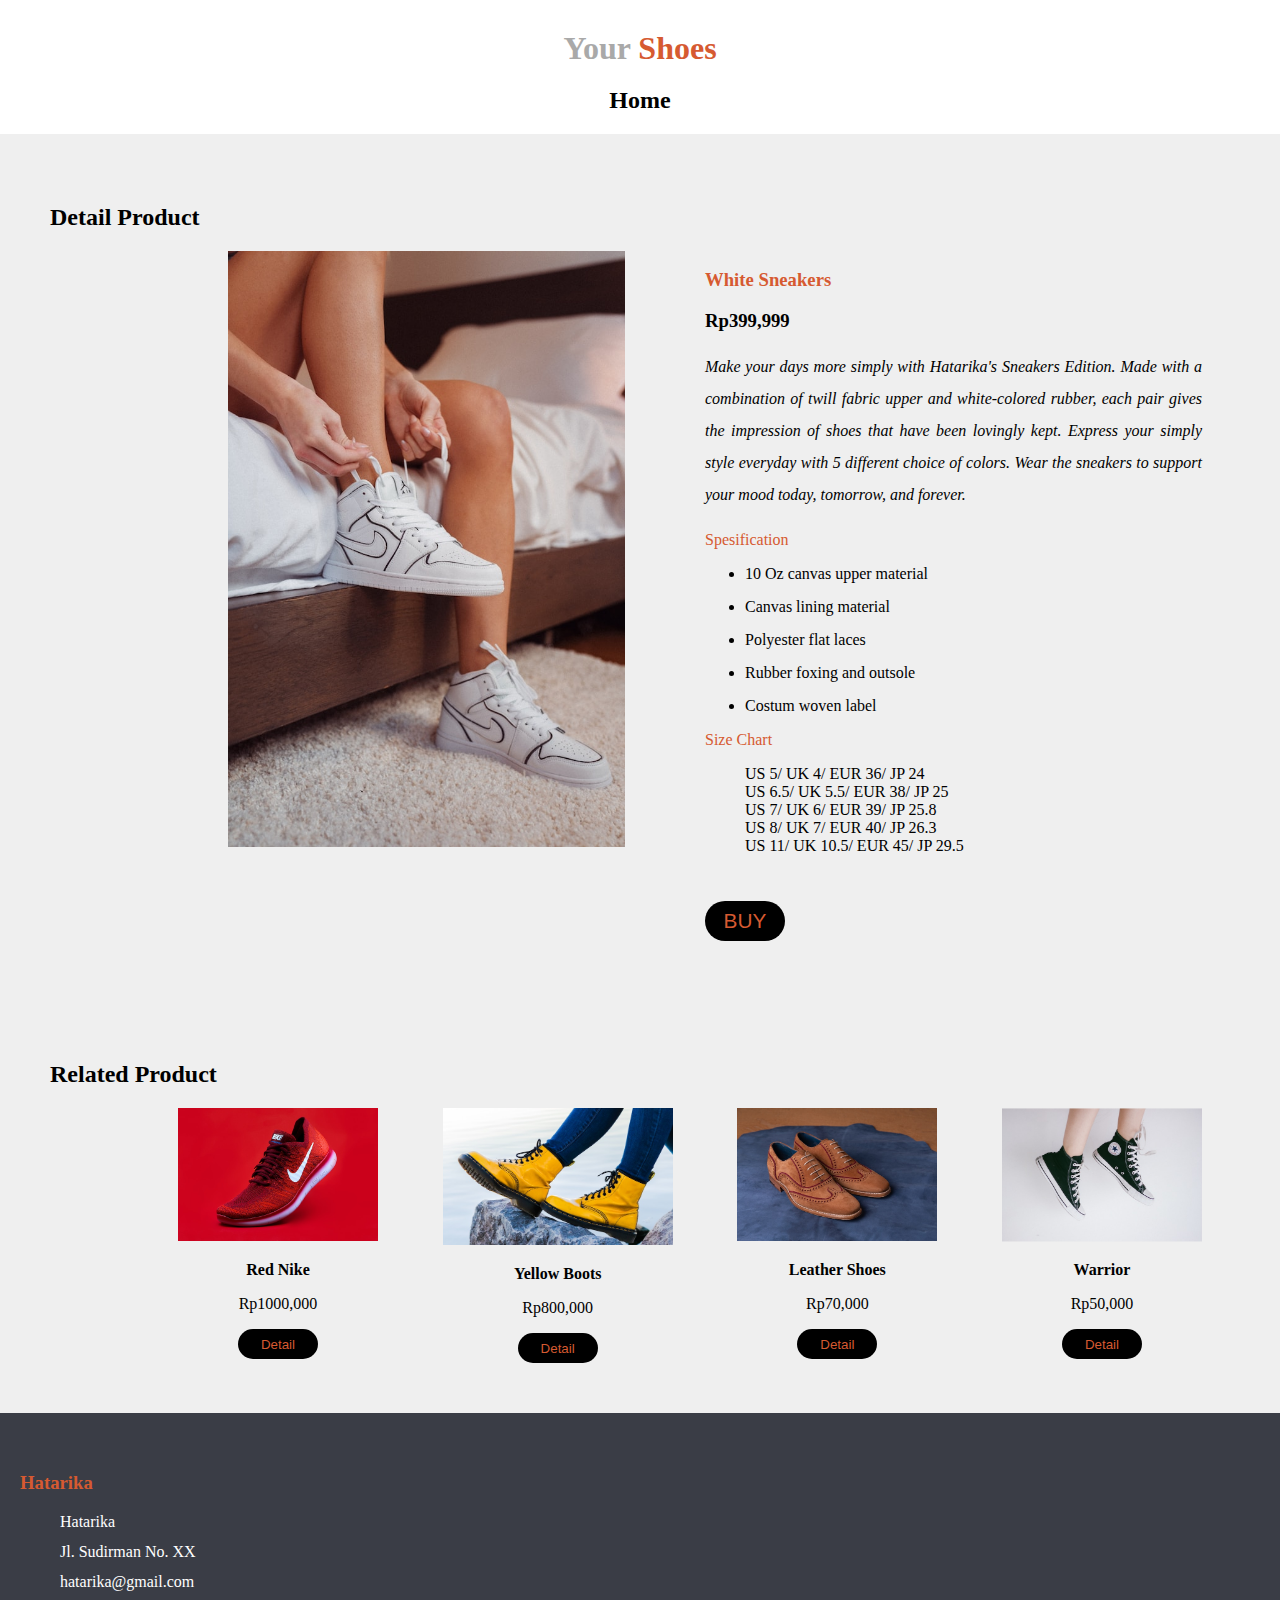
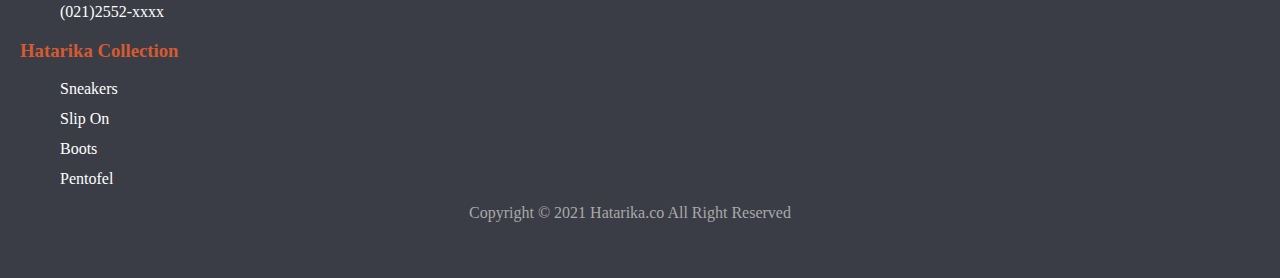
==== detail.html @ 5047357c "finalexam2" ====
<!DOCTYPE html>
<html lang="en">
  <head>
    <meta charset="UTF-8" />
    <meta name="viewport" content="width=device-width, initial-scale=1.0" />
    <title>Hatarika - Detail Product</title>
    <style>
      body {
        margin: 0;
        padding: 0;
      }
    </style>
  </head>
  <body>
    <header style="background-color: white">
      <div style="height: fit-content; width: 100%; text-align: center; margin-top: 0">
        <h1 style="margin: 0; padding-top: 30px"><span style="color: darkgrey">Your</span><span style="color: #d65a31"> Shoes</span></h1>
        <h2><a href="index.html" style="text-decoration: none; color: black">Home</a></h2>
      </div>
    </header>
    <main style="background-color: #efefef; width: 100%; padding: 50px">
      <h2 style="margin-bottom: 20px">Detail Product</h2>
      <div style="display: flex; justify-content: space-around; width: 80%; margin: auto">
        <div style="width: 50%; text-align: center">
          <img src="aset/images/whitesneakers2.png" alt="white sneakers" style="width: 80%" />
        </div>
        <div style="width: 50%; margin-left: 30px">
          <h3 style="color: #d65a31">White Sneakers</h3>
          <h3>Rp399,999</h3>
          <p style="text-align: justify; margin-bottom: 20px; line-height: 2; font-style: italic">
            Make your days more simply with Hatarika's Sneakers Edition. Made with a combination of twill fabric upper and white-colored rubber, each pair gives the impression of shoes that have been lovingly kept. Express your simply style
            everyday with 5 different choice of colors. Wear the sneakers to support your mood today, tomorrow, and forever.
          </p>
          <p style="color: #d65a31; font-size: 16px">Spesification</p>
          <ul>
            <li style="margin-bottom: 15px">10 Oz canvas upper material</li>
            <li style="margin-bottom: 15px">Canvas lining material</li>
            <li style="margin-bottom: 15px">Polyester flat laces</li>
            <li style="margin-bottom: 15px">Rubber foxing and outsole</li>
            <li style="margin-bottom: 15px">Costum woven label</li>
          </ul>
          <p style="color: #d65a31; font-size: 16px">Size Chart</p>
          <ul type="none">
            <li>US 5/ UK 4/ EUR 36/ JP 24</li>
            <li>US 6.5/ UK 5.5/ EUR 38/ JP 25</li>
            <li>US 7/ UK 6/ EUR 39/ JP 25.8</li>
            <li>US 8/ UK 7/ EUR 40/ JP 26.3</li>
            <li>US 11/ UK 10.5/ EUR 45/ JP 29.5</li>
          </ul>
          <button style="width: 80px; height: 40px; background-color: black; color: #d65a31; border: none; border-radius: 20px; margin-top: 30px; font-size: 1.3rem; cursor: pointer">BUY</button>
        </div>
      </div>
    </main>
    <div style="background-color: #efefef; width: 100%; padding: 50px">
      <h2 style="margin-bottom: 20px">Related Product</h2>
      <div style="display: flex; width: 80%; margin: auto; justify-content: space-between">
        <div style="text-align: center">
          <img src="aset/images/rednike.jpg" alt="Red Nike" width="200" />
          <p><b>Red Nike</b></p>
          <p>Rp1000,000</p>
          <button style="width: 80px; height: 30px; background-color: black; color: #d65a31; border: none; border-radius: 20px; cursor: pointer">Detail</button>
        </div>
        <div style="text-align: center">
          <img src="aset/images/yellowshoes.jpg" alt="yellow boots" width="230" />
          <p><b>Yellow Boots</b></p>
          <p>Rp800,000</p>
          <button style="width: 80px; height: 30px; background-color: black; color: #d65a31; border: none; border-radius: 20px; cursor: pointer">Detail</button>
        </div>
        <div style="text-align: center">
          <img src="aset/images/leather(1).jpg" alt="leather" width="200" />
          <p><b>Leather Shoes</b></p>
          <p>Rp70,000</p>
          <button style="width: 80px; height: 30px; background-color: black; color: #d65a31; border: none; border-radius: 20px; cursor: pointer">Detail</button>
        </div>
        <div style="text-align: center">
          <img src="aset/images/warior.jpg" alt="Warior" width="200" style="transform: rotate(180deg)" />
          <p><b>Warrior</b></p>
          <p>Rp50,000</p>
          <button style="width: 80px; height: 30px; background-color: black; color: #d65a31; border: none; border-radius: 20px; cursor: pointer">Detail</button>
        </div>
      </div>
    </div>
    <footer style="background-color: #3a3d46; height: fit-content; padding: 40px 40px 40px 20px">
      <h3 style="color: #d65a31">Hatarika</h3>
      <ul type="none" style="color: white">
        <li style="margin-top: 12px">Hatarika</li>
        <li style="margin-top: 12px">Jl. Sudirman No. XX</li>
        <li style="margin-top: 12px">hatarika@gmail.com</li>
        <li style="margin-top: 12px">(021)2552-xxxx</li>
      </ul>
      <h3 style="color: #d65a31">Hatarika Collection</h3>
      <ul type="none" style="color: white">
        <li style="margin-top: 12px; cursor: pointer">Sneakers</li>
        <li style="margin-top: 12px; cursor: pointer">Slip On</li>
        <li style="margin-top: 12px; cursor: pointer">Boots</li>
        <li style="margin-top: 12px; cursor: pointer">Pentofel</li>
      </ul>
      <p style="text-align: center; color: darkgrey">Copyright &#169; 2021 Hatarika.co All Right Reserved</p>
    </footer>
  </body>
</html>
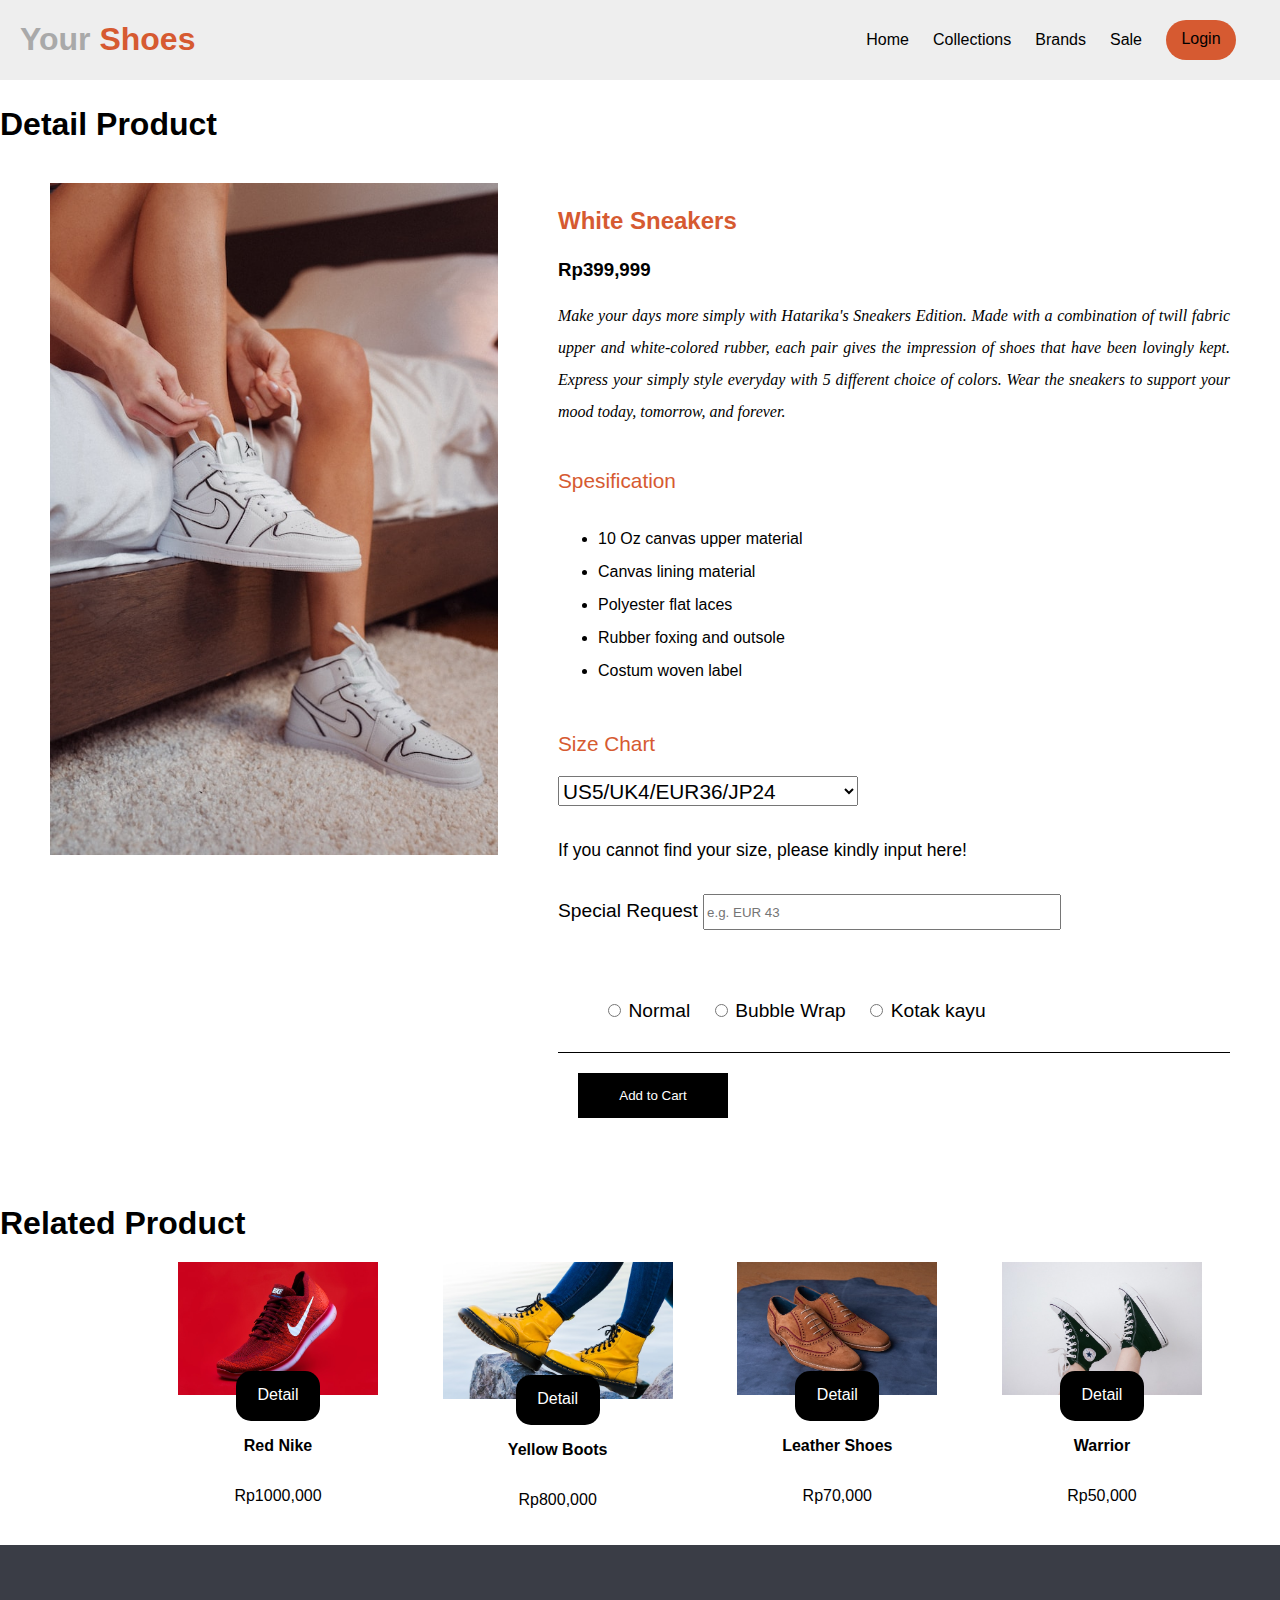
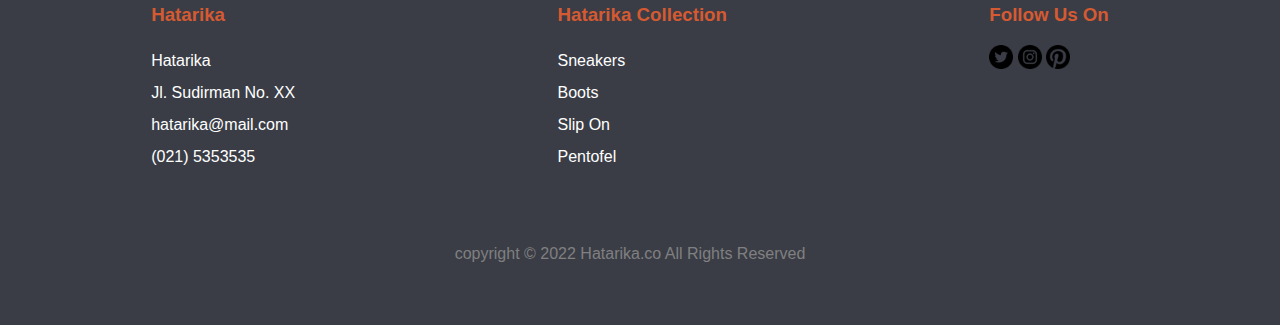
==== commit d7433ce6: "fixing footer" ====
--- a/detail.html
+++ b/detail.html
@@ -3,99 +3,147 @@
   <head>
     <meta charset="UTF-8" />
     <meta name="viewport" content="width=device-width, initial-scale=1.0" />
+    <link rel="stylesheet" href="aset/style/detail.css" />
     <title>Hatarika - Detail Product</title>
-    <style>
-      body {
-        margin: 0;
-        padding: 0;
-      }
-    </style>
   </head>
   <body>
-    <header style="background-color: white">
-      <div style="height: fit-content; width: 100%; text-align: center; margin-top: 0">
-        <h1 style="margin: 0; padding-top: 30px"><span style="color: darkgrey">Your</span><span style="color: #d65a31"> Shoes</span></h1>
-        <h2><a href="index.html" style="text-decoration: none; color: black">Home</a></h2>
+    <header>
+      <div class="logo">
+        <h1>Your <span>Shoes</span></h1>
+      </div>
+      <div class="navbar">
+        <ul class="nav-list">
+          <li class="nav-menu"><a class="nav-link" href="index.html">Home</a></li>
+          <li class="nav-menu dr-container">
+            <a class="nav-link" href="#">Collections</a>
+            <ul class="dropdown">
+              <li><a href="#">Sneakers</a></li>
+              <li><a href="#">Slip On</a></li>
+              <li><a href="#">Boots</a></li>
+              <li><a href="#">Pentofel</a></li>
+            </ul>
+          </li>
+          <li class="nav-menu dr-container">
+            <a class="nav-link" href="#">Brands</a>
+            <ul class="dropdown">
+              <li><a href="#">Sneakers</a></li>
+              <li><a href="#">Slip On</a></li>
+              <li><a href="#">Boots</a></li>
+              <li><a href="#">Pentofel</a></li>
+            </ul>
+          </li>
+          <li class="nav-menu"><a class="nav-link" href="#">Sale</a></li>
+          <li class="nav-menu"><a class="nav-link login" href="#">Login</a></li>
+        </ul>
       </div>
     </header>
-    <main style="background-color: #efefef; width: 100%; padding: 50px">
-      <h2 style="margin-bottom: 20px">Detail Product</h2>
-      <div style="display: flex; justify-content: space-around; width: 80%; margin: auto">
-        <div style="width: 50%; text-align: center">
-          <img src="aset/images/whitesneakers2.png" alt="white sneakers" style="width: 80%" />
+    <main>
+      <h2>Detail Product</h2>
+      <div class="product-wrapper">
+        <div class="product-img">
+          <img src="aset/images/whitesneakers2.png" alt="white sneakers" />
         </div>
-        <div style="width: 50%; margin-left: 30px">
-          <h3 style="color: #d65a31">White Sneakers</h3>
-          <h3>Rp399,999</h3>
-          <p style="text-align: justify; margin-bottom: 20px; line-height: 2; font-style: italic">
-            Make your days more simply with Hatarika's Sneakers Edition. Made with a combination of twill fabric upper and white-colored rubber, each pair gives the impression of shoes that have been lovingly kept. Express your simply style
-            everyday with 5 different choice of colors. Wear the sneakers to support your mood today, tomorrow, and forever.
-          </p>
-          <p style="color: #d65a31; font-size: 16px">Spesification</p>
-          <ul>
-            <li style="margin-bottom: 15px">10 Oz canvas upper material</li>
-            <li style="margin-bottom: 15px">Canvas lining material</li>
-            <li style="margin-bottom: 15px">Polyester flat laces</li>
-            <li style="margin-bottom: 15px">Rubber foxing and outsole</li>
-            <li style="margin-bottom: 15px">Costum woven label</li>
-          </ul>
-          <p style="color: #d65a31; font-size: 16px">Size Chart</p>
-          <ul type="none">
-            <li>US 5/ UK 4/ EUR 36/ JP 24</li>
-            <li>US 6.5/ UK 5.5/ EUR 38/ JP 25</li>
-            <li>US 7/ UK 6/ EUR 39/ JP 25.8</li>
-            <li>US 8/ UK 7/ EUR 40/ JP 26.3</li>
-            <li>US 11/ UK 10.5/ EUR 45/ JP 29.5</li>
-          </ul>
-          <button style="width: 80px; height: 40px; background-color: black; color: #d65a31; border: none; border-radius: 20px; margin-top: 30px; font-size: 1.3rem; cursor: pointer">BUY</button>
+        <div class="product-desc">
+          <div class="product-text">
+            <h3>White Sneakers</h3>
+            <h3>Rp399,999</h3>
+            <p>
+              Make your days more simply with Hatarika's Sneakers Edition. Made with a combination of twill fabric upper and white-colored rubber, each pair gives the impression of shoes that have been lovingly kept. Express your simply
+              style everyday with 5 different choice of colors. Wear the sneakers to support your mood today, tomorrow, and forever.
+            </p>
+          </div>
+          <div class="spek">
+            <p>Spesification</p>
+            <ul>
+              <li style="margin-bottom: 15px">10 Oz canvas upper material</li>
+              <li style="margin-bottom: 15px">Canvas lining material</li>
+              <li style="margin-bottom: 15px">Polyester flat laces</li>
+              <li style="margin-bottom: 15px">Rubber foxing and outsole</li>
+              <li style="margin-bottom: 15px">Costum woven label</li>
+            </ul>
+          </div>
+          <div class="size">
+            <p>Size Chart</p>
+            <select name="size" id="size">
+              <option value="">US5/UK4/EUR36/JP24</option>
+              <option value="">US6.5/UK5.5/EUR38/JP25</option>
+              <option value="">US7/UK6/EUR39/JP25.8</option>
+              <option value="">US8/UK7/EUR40/JP26</option>
+              <option value="">US11/UK10.5/EUR45/JP29.5</option>
+            </select>
+            <p class="request">If you cannot find your size, please kindly input here!</p>
+            <form action="">
+              <label for="request">
+                Special Request
+                <input type="text" name="request" id="request" placeholder="e.g. EUR 43" />
+              </label>
+              <div class="packaging">
+                <input type="radio" id="normal" />
+                <label for="normal">Normal</label>
+                <input type="radio" id="bubble" />
+                <label for="bubble">Bubble Wrap</label>
+                <input type="radio" id="wood" />
+                <label for="wood">Kotak kayu</label>
+              </div>
+              <button type="submit" class="btn-submit">Add to Cart</button>
+            </form>
+          </div>
         </div>
       </div>
     </main>
-    <div style="background-color: #efefef; width: 100%; padding: 50px">
-      <h2 style="margin-bottom: 20px">Related Product</h2>
-      <div style="display: flex; width: 80%; margin: auto; justify-content: space-between">
-        <div style="text-align: center">
+    <div class="relate-products-wrapper">
+      <h2>Related Product</h2>
+      <div class="relate-products">
+        <div class="relate-item">
           <img src="aset/images/rednike.jpg" alt="Red Nike" width="200" />
+          <a href="#" class="btn btn-detail">Detail</a>
           <p><b>Red Nike</b></p>
           <p>Rp1000,000</p>
-          <button style="width: 80px; height: 30px; background-color: black; color: #d65a31; border: none; border-radius: 20px; cursor: pointer">Detail</button>
         </div>
-        <div style="text-align: center">
+        <div class="relate-item">
           <img src="aset/images/yellowshoes.jpg" alt="yellow boots" width="230" />
+          <a href="#" class="btn btn-detail">Detail</a>
           <p><b>Yellow Boots</b></p>
           <p>Rp800,000</p>
-          <button style="width: 80px; height: 30px; background-color: black; color: #d65a31; border: none; border-radius: 20px; cursor: pointer">Detail</button>
         </div>
-        <div style="text-align: center">
+        <div class="relate-item">
           <img src="aset/images/leather(1).jpg" alt="leather" width="200" />
+          <a href="#" class="btn btn-detail">Detail</a>
           <p><b>Leather Shoes</b></p>
           <p>Rp70,000</p>
-          <button style="width: 80px; height: 30px; background-color: black; color: #d65a31; border: none; border-radius: 20px; cursor: pointer">Detail</button>
         </div>
-        <div style="text-align: center">
-          <img src="aset/images/warior.jpg" alt="Warior" width="200" style="transform: rotate(180deg)" />
+        <div class="relate-item">
+          <img src="aset/images/warior.jpg" alt="Warior" width="200" />
+          <a href="#" class="btn btn-detail">Detail</a>
           <p><b>Warrior</b></p>
           <p>Rp50,000</p>
-          <button style="width: 80px; height: 30px; background-color: black; color: #d65a31; border: none; border-radius: 20px; cursor: pointer">Detail</button>
         </div>
       </div>
     </div>
-    <footer style="background-color: #3a3d46; height: fit-content; padding: 40px 40px 40px 20px">
-      <h3 style="color: #d65a31">Hatarika</h3>
-      <ul type="none" style="color: white">
-        <li style="margin-top: 12px">Hatarika</li>
-        <li style="margin-top: 12px">Jl. Sudirman No. XX</li>
-        <li style="margin-top: 12px">hatarika@gmail.com</li>
-        <li style="margin-top: 12px">(021)2552-xxxx</li>
-      </ul>
-      <h3 style="color: #d65a31">Hatarika Collection</h3>
-      <ul type="none" style="color: white">
-        <li style="margin-top: 12px; cursor: pointer">Sneakers</li>
-        <li style="margin-top: 12px; cursor: pointer">Slip On</li>
-        <li style="margin-top: 12px; cursor: pointer">Boots</li>
-        <li style="margin-top: 12px; cursor: pointer">Pentofel</li>
-      </ul>
-      <p style="text-align: center; color: darkgrey">Copyright &#169; 2021 Hatarika.co All Right Reserved</p>
+    <footer>
+      <div class="footer-content">
+        <h3>Hatarika</h3>
+        <a href="#">Hatarika</a>
+        <a href="#">Jl. Sudirman No. XX</a>
+        <a href="#">hatarika@mail.com</a>
+        <a href="#">(021) 5353535</a>
+      </div>
+      <div class="footer-content">
+        <h3>Hatarika Collection</h3>
+        <a class="footer-link" href="#">Sneakers</a>
+        <a class="footer-link" href="#">Boots</a>
+        <a class="footer-link" href="#">Slip On</a>
+        <a class="footer-link" href="#">Pentofel</a>
+      </div>
+      <div class="sosmed">
+        <h3>Follow Us On</h3>
+        <a href="#"><img src="aset/images/twitter.png" alt="twitter" /></a>
+        <a href="#"><img src="aset/images/instagram.png" alt="instagram" /></a>
+        <a href="#"><img src="aset/images/pinterest.png" alt="pinterest" /></a>
+      </div>
+      <div class="copyright">
+        <p>copyright &copy; 2022 Hatarika.co All Rights Reserved</p>
+      </div>
     </footer>
   </body>
 </html>
--- a/aset/style/detail.css
+++ b/aset/style/detail.css
@@ -0,0 +1,251 @@
+/* universal */
+body {
+  padding: 0;
+  margin: 0;
+  font-family: sans-serif;
+  box-sizing: border-box;
+}
+a {
+  text-decoration: none;
+}
+.btn {
+  background-color: #000;
+  color: white;
+  display: inline-block;
+  width: 84px;
+  padding: 15px 0 0 0;
+  height: 35px;
+  border-radius: 15px;
+}
+select {
+  width: 300px;
+  height: 30px;
+  font-size: 1.3rem;
+}
+label {
+  font-size: 1.2rem;
+}
+/* header start */
+header {
+  display: flex;
+  justify-content: space-between;
+  align-items: center;
+  background-color: #eee;
+  padding: 0 20px;
+}
+.logo {
+  color: darkgrey;
+}
+.logo h1 span {
+  color: #d65a31;
+}
+.navbar .nav-list {
+  display: flex;
+  list-style: none;
+  /* background-color: aqua; */
+  align-items: center;
+}
+.nav-link {
+  text-align: center;
+  text-decoration: none;
+  color: black;
+  margin-right: 24px;
+}
+.login {
+  background-color: #d65a31;
+  display: inline-block;
+  padding-top: 10px;
+  border-radius: 20px;
+  width: 70px;
+  height: 30px;
+}
+.nav-link:hover {
+  color: #d65a31;
+}
+.login:hover {
+  background-color: black;
+  color: #d65a31;
+}
+
+.dr-container:hover .dropdown {
+  display: flex;
+}
+.dropdown {
+  display: none;
+  flex-direction: column;
+  list-style: none;
+  background-color: white;
+  width: 150px;
+  position: fixed;
+  z-index: 999;
+  padding: 0;
+}
+.dropdown li {
+  line-height: 1.5;
+  padding: 16px;
+}
+.dropdown li:hover {
+  background-color: black;
+  cursor: pointer;
+}
+.dropdown li:hover a {
+  color: #d65a31;
+}
+.dropdown li a {
+  text-decoration: none;
+  color: #000;
+}
+/* header end */
+
+/* main */
+main h2 {
+  margin-bottom: 20px;
+  font-size: 2rem;
+}
+.product-wrapper {
+  display: flex;
+  padding: 20px 50px;
+  justify-content: space-between;
+  margin: auto;
+}
+.product-img {
+  width: 40%;
+}
+.product-img img {
+  width: 100%;
+  height: auto;
+  object-fit: contain;
+  margin: 0px auto;
+}
+.product-desc {
+  width: 60%;
+  display: flex;
+  flex-direction: column;
+  padding: 0 60px;
+  padding-right: 0;
+}
+
+.product-text h3:nth-child(1) {
+  color: #d65a31;
+  font-size: 1.5rem;
+}
+.product-text p {
+  text-align: justify;
+  margin-bottom: 20px;
+  font-family: cursive;
+  line-height: 2;
+  font-style: italic;
+}
+.spek,
+.size {
+  display: flex;
+  flex-direction: column;
+}
+.spek p,
+.size p {
+  color: #d65a31;
+  font-size: 1.3rem;
+}
+p.request {
+  color: #000;
+  font-size: 1.1rem;
+  line-height: 3;
+}
+#request {
+  height: 30px;
+  width: 350px;
+  margin-bottom: 40px;
+}
+.btn-submit {
+  background-color: #000;
+  border-radius: 0;
+  margin: 20px;
+  color: white;
+  width: 150px;
+  height: 35px;
+  border: none;
+  padding: 15px 0 30px 0;
+}
+.btn-submit:hover {
+  background-color: #eee;
+  color: black;
+  cursor: pointer;
+}
+.packaging {
+  padding: 30px;
+  border-bottom: 1px solid black;
+}
+input[type="radio"] {
+  margin-left: 20px;
+}
+
+/* main end */
+/* related products */
+.relate-products-wrapper {
+  width: 100%;
+  padding: 20px 50px;
+}
+.relate-products-wrapper h2 {
+  margin-bottom: 20px;
+  font-size: 2rem;
+  margin-left: -50px;
+}
+.relate-products {
+  display: flex;
+  width: 80%;
+  margin: auto;
+  justify-content: space-between;
+}
+.relate-item {
+  display: flex;
+  flex-direction: column;
+  align-items: center;
+  text-align: center;
+}
+.btn-detail {
+  margin-top: -24px;
+}
+.btn-detail:hover {
+  background-color: white;
+  color: #d65a31;
+  cursor: pointer;
+}
+/* related products end */
+/* footer */
+footer {
+  background-color: #3a3d46;
+  height: 300px;
+  display: flex;
+  background-image: url("https://i.ibb.co/DKXGrBP/bg.png");
+  background-repeat: repeat-y;
+  background-size: 80px;
+  justify-content: space-around;
+  padding: 40px 40px 40px 20px;
+  flex-wrap: wrap;
+}
+.copyright {
+  width: 100%;
+  text-align: center;
+}
+.footer-content h3 {
+  color: #d65a31;
+}
+.footer-content a {
+  display: block;
+  color: white;
+  line-height: 2;
+}
+.footer-link:hover {
+  color: #d65a31;
+}
+.sosmed h3 {
+  color: #d65a31;
+}
+.sosmed img {
+  width: 24px;
+}
+.copyright {
+  margin-top: 50px;
+  color: grey;
+}
+/* footer end */
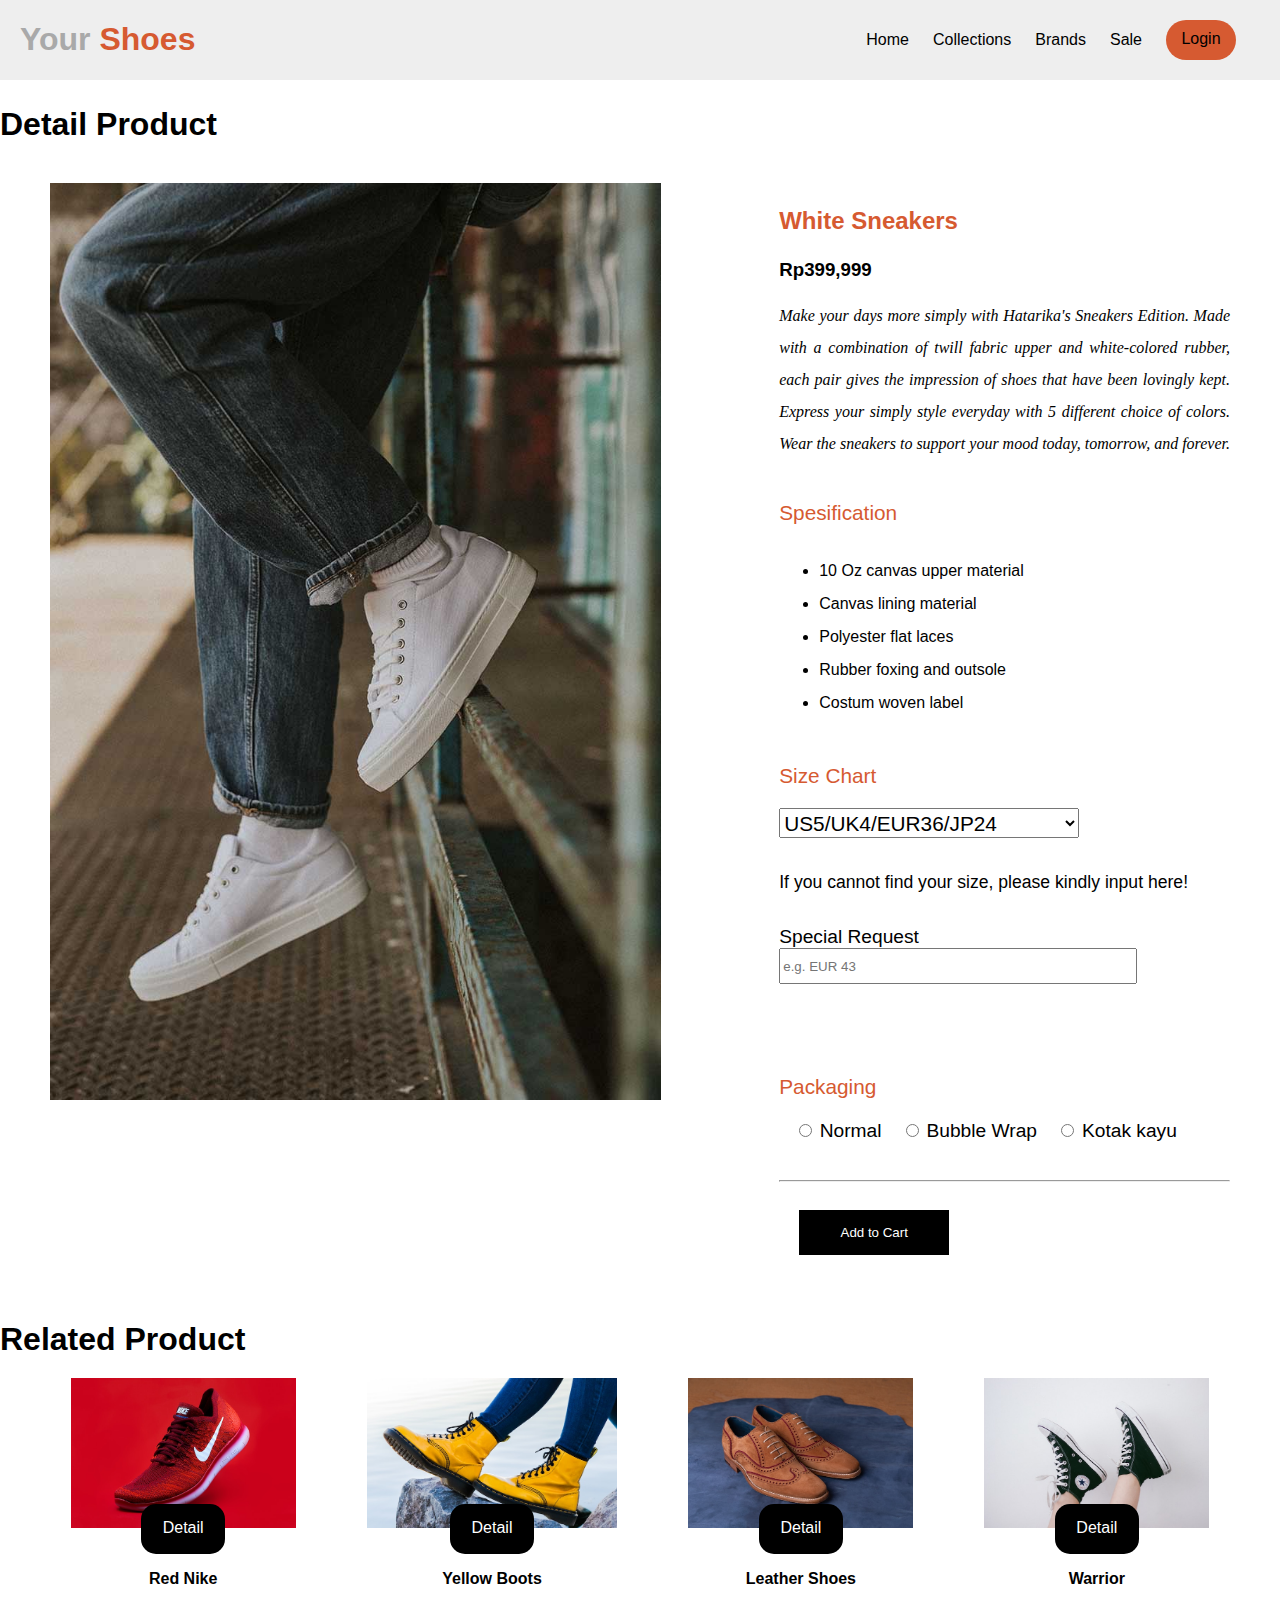
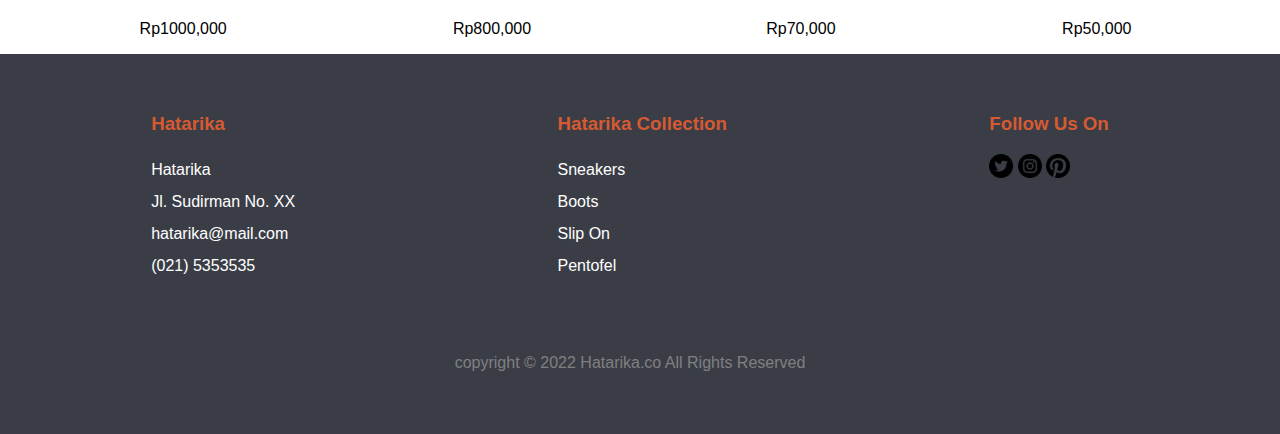
==== commit 99700e8e: "fixing object-fit" ====
--- a/detail.html
+++ b/detail.html
@@ -26,10 +26,9 @@
           <li class="nav-menu dr-container">
             <a class="nav-link" href="#">Brands</a>
             <ul class="dropdown">
-              <li><a href="#">Sneakers</a></li>
-              <li><a href="#">Slip On</a></li>
-              <li><a href="#">Boots</a></li>
-              <li><a href="#">Pentofel</a></li>
+              <li><a href="#">Adidas</a></li>
+              <li><a href="#">Nike</a></li>
+              <li><a href="#">Converse</a></li>
             </ul>
           </li>
           <li class="nav-menu"><a class="nav-link" href="#">Sale</a></li>
@@ -41,7 +40,7 @@
       <h2>Detail Product</h2>
       <div class="product-wrapper">
         <div class="product-img">
-          <img src="aset/images/whitesneakers2.png" alt="white sneakers" />
+          <img src="aset/images/white-sneakers.jpg" alt="white sneakers" />
         </div>
         <div class="product-desc">
           <div class="product-text">
@@ -63,28 +62,30 @@
             </ul>
           </div>
           <div class="size">
-            <p>Size Chart</p>
-            <select name="size" id="size">
-              <option value="">US5/UK4/EUR36/JP24</option>
-              <option value="">US6.5/UK5.5/EUR38/JP25</option>
-              <option value="">US7/UK6/EUR39/JP25.8</option>
-              <option value="">US8/UK7/EUR40/JP26</option>
-              <option value="">US11/UK10.5/EUR45/JP29.5</option>
-            </select>
-            <p class="request">If you cannot find your size, please kindly input here!</p>
             <form action="">
+              <p>Size Chart</p>
+              <select name="size" id="size">
+                <option value="">US5/UK4/EUR36/JP24</option>
+                <option value="">US6.5/UK5.5/EUR38/JP25</option>
+                <option value="">US7/UK6/EUR39/JP25.8</option>
+                <option value="">US8/UK7/EUR40/JP26</option>
+                <option value="">US11/UK10.5/EUR45/JP29.5</option>
+              </select>
+              <p class="request">If you cannot find your size, please kindly input here!</p>
               <label for="request">
                 Special Request
                 <input type="text" name="request" id="request" placeholder="e.g. EUR 43" />
               </label>
               <div class="packaging">
-                <input type="radio" id="normal" />
+                <p>Packaging</p>
+                <input type="radio" id="normal" name="packing" value="Normal" />
                 <label for="normal">Normal</label>
-                <input type="radio" id="bubble" />
+                <input type="radio" id="bubble" name="packing" value="BubbleWrap" />
                 <label for="bubble">Bubble Wrap</label>
-                <input type="radio" id="wood" />
+                <input type="radio" id="wood" name="packing" value="kotakkayu" />
                 <label for="wood">Kotak kayu</label>
               </div>
+              <hr />
               <button type="submit" class="btn-submit">Add to Cart</button>
             </form>
           </div>
@@ -95,25 +96,25 @@
       <h2>Related Product</h2>
       <div class="relate-products">
         <div class="relate-item">
-          <img src="aset/images/rednike.jpg" alt="Red Nike" width="200" />
+          <img src="aset/images/rednike.jpg" alt="Red Nike" />
           <a href="#" class="btn btn-detail">Detail</a>
           <p><b>Red Nike</b></p>
           <p>Rp1000,000</p>
         </div>
         <div class="relate-item">
-          <img src="aset/images/yellowshoes.jpg" alt="yellow boots" width="230" />
+          <img src="aset/images/yellowshoes.jpg" alt="yellow boots" />
           <a href="#" class="btn btn-detail">Detail</a>
           <p><b>Yellow Boots</b></p>
           <p>Rp800,000</p>
         </div>
         <div class="relate-item">
-          <img src="aset/images/leather(1).jpg" alt="leather" width="200" />
+          <img src="aset/images/leather(1).jpg" alt="leather" />
           <a href="#" class="btn btn-detail">Detail</a>
           <p><b>Leather Shoes</b></p>
           <p>Rp70,000</p>
         </div>
         <div class="relate-item">
-          <img src="aset/images/warior.jpg" alt="Warior" width="200" />
+          <img src="aset/images/warior.jpg" alt="Warior" />
           <a href="#" class="btn btn-detail">Detail</a>
           <p><b>Warrior</b></p>
           <p>Rp50,000</p>
--- a/aset/style/detail.css
+++ b/aset/style/detail.css
@@ -107,9 +107,11 @@
   padding: 20px 50px;
   justify-content: space-between;
   margin: auto;
+  gap: 10%;
 }
 .product-img {
-  width: 40%;
+  height: 100%;
+  object-fit: contain;
 }
 .product-img img {
   width: 100%;
@@ -118,10 +120,9 @@
   margin: 0px auto;
 }
 .product-desc {
-  width: 60%;
-  display: flex;
-  flex-direction: column;
-  padding: 0 60px;
+  width: 50%;
+  display: flex;
+  flex-direction: column;
   padding-right: 0;
 }
 
@@ -172,8 +173,11 @@
   cursor: pointer;
 }
 .packaging {
-  padding: 30px;
-  border-bottom: 1px solid black;
+  padding: 30px 0;
+}
+.packaging p {
+  color: #d65a31;
+  font-size: 1.3rem;
 }
 input[type="radio"] {
   margin-left: 20px;
@@ -183,24 +187,28 @@
 /* related products */
 .relate-products-wrapper {
   width: 100%;
-  padding: 20px 50px;
 }
 .relate-products-wrapper h2 {
   margin-bottom: 20px;
   font-size: 2rem;
-  margin-left: -50px;
 }
 .relate-products {
   display: flex;
-  width: 80%;
+  width: 90%;
   margin: auto;
-  justify-content: space-between;
+  gap: 5%;
+  box-sizing: border-box;
+  justify-content: space-around;
 }
 .relate-item {
   display: flex;
   flex-direction: column;
   align-items: center;
   text-align: center;
+}
+.relate-item img {
+  height: 150px;
+  object-fit: contain;
 }
 .btn-detail {
   margin-top: -24px;
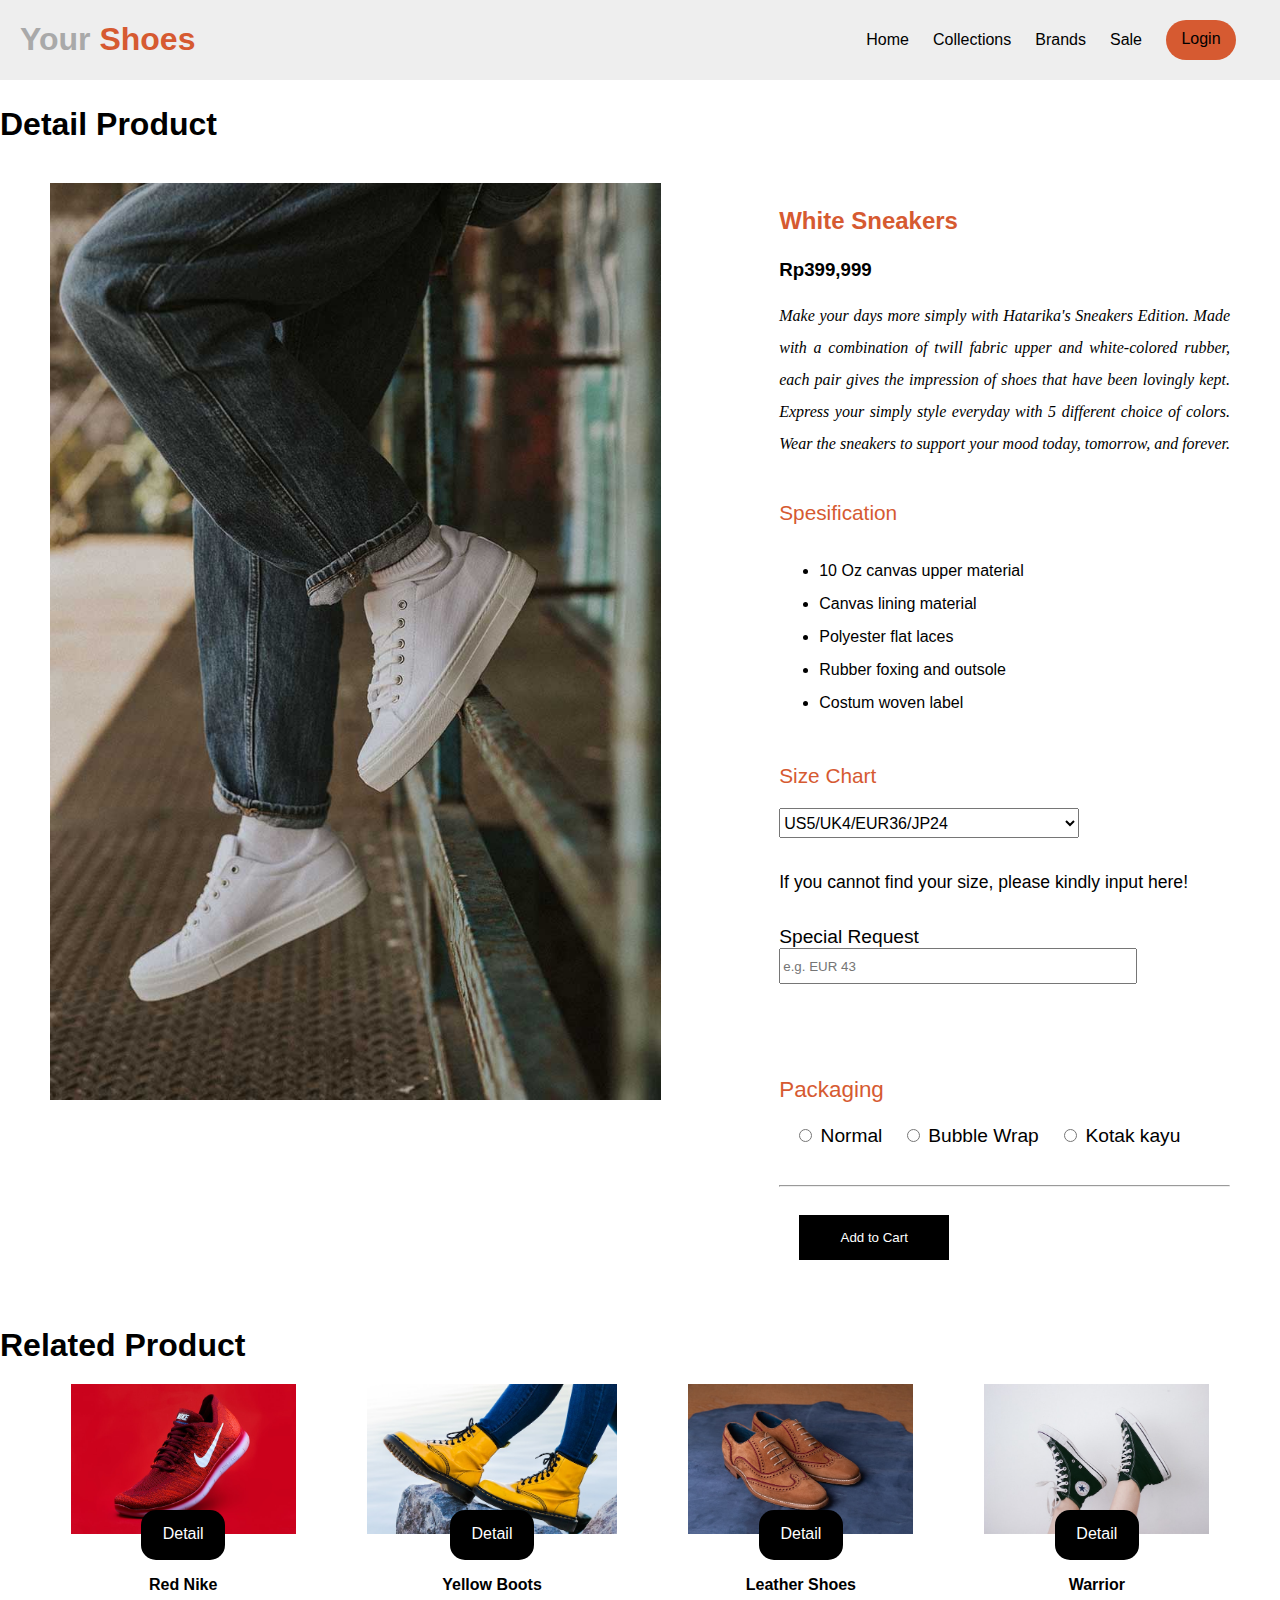
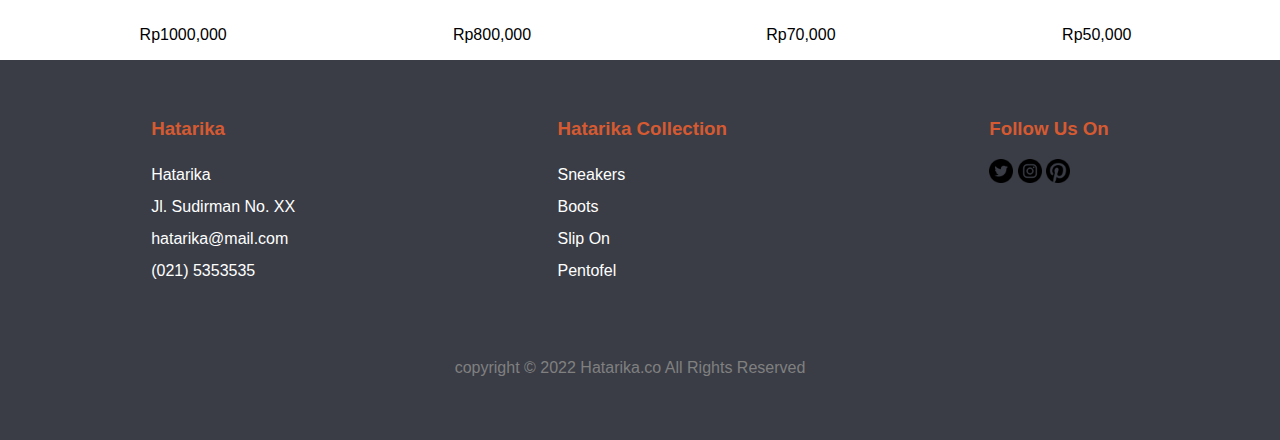
==== commit 817faf27: "add media query" ====
--- a/detail.html
+++ b/detail.html
@@ -78,12 +78,16 @@
               </label>
               <div class="packaging">
                 <p>Packaging</p>
-                <input type="radio" id="normal" name="packing" value="Normal" />
-                <label for="normal">Normal</label>
-                <input type="radio" id="bubble" name="packing" value="BubbleWrap" />
-                <label for="bubble">Bubble Wrap</label>
-                <input type="radio" id="wood" name="packing" value="kotakkayu" />
-                <label for="wood">Kotak kayu</label>
+
+                <label for="normal"><input type="radio" id="normal" name="packing" value="Normal" /> Normal</label>
+                <label for="bubble">
+                  <input type="radio" id="bubble" name="packing" value="BubbleWrap" />
+                  Bubble Wrap
+                </label>
+                <label for="wood">
+                  <input type="radio" id="wood" name="packing" value="kotakkayu" />
+                  Kotak kayu
+                </label>
               </div>
               <hr />
               <button type="submit" class="btn-submit">Add to Cart</button>
--- a/aset/style/detail.css
+++ b/aset/style/detail.css
@@ -42,7 +42,6 @@
 .navbar .nav-list {
   display: flex;
   list-style: none;
-  /* background-color: aqua; */
   align-items: center;
 }
 .nav-link {
@@ -111,7 +110,6 @@
 }
 .product-img {
   height: 100%;
-  object-fit: contain;
 }
 .product-img img {
   width: 100%;
@@ -142,6 +140,9 @@
   display: flex;
   flex-direction: column;
 }
+select {
+  font-size: 1rem;
+}
 .spek p,
 .size p {
   color: #d65a31;
@@ -159,7 +160,6 @@
 }
 .btn-submit {
   background-color: #000;
-  border-radius: 0;
   margin: 20px;
   color: white;
   width: 150px;
@@ -177,7 +177,7 @@
 }
 .packaging p {
   color: #d65a31;
-  font-size: 1.3rem;
+  font-size: 1.4rem;
 }
 input[type="radio"] {
   margin-left: 20px;
@@ -257,3 +257,92 @@
   color: grey;
 }
 /* footer end */
+/* layar tablet */
+@media screen and (max-width: 1000px) {
+  header {
+    flex-direction: column;
+  }
+  .dropdown {
+    width: fit-content;
+  }
+  .product-wrapper {
+    flex-direction: column;
+  }
+  .product-img {
+    width: 70%;
+    margin: 10px auto;
+  }
+  .product-desc {
+    width: 100%;
+  }
+  .btn-submit {
+    display: block;
+    margin: 10px auto;
+  }
+  .relate-products-wrapper {
+    margin-bottom: 30px;
+    height: fit-content;
+  }
+  .relate-products {
+    display: grid;
+    grid-template-columns: 1fr 1fr;
+  }
+  .relate-item p {
+    line-height: 0.2;
+  }
+  .btn-detail {
+    margin-bottom: 10px;
+  }
+  footer {
+    flex-direction: column;
+    align-items: center;
+    height: fit-content;
+    text-align: center;
+  }
+  footer h3 {
+    font-size: 2rem;
+  }
+}
+/* layar hp */
+@media screen and (max-width: 500px) {
+  .nav-list {
+    flex-direction: column;
+    line-height: 4;
+  }
+  .login {
+    /* display: block; */
+    line-height: 1;
+  }
+  .product-text,
+  .spek {
+    font-size: 0.9rem;
+  }
+  p.request {
+    font-size: 0.9rem;
+    line-height: 1.5;
+  }
+  #request,
+  #size {
+    width: 100% !important;
+    height: 50px;
+  }
+  #request {
+    margin-top: 20px;
+    margin-bottom: 0;
+  }
+  .packaging {
+    display: flex;
+    flex-direction: column;
+  }
+  .packaging label {
+    font-size: 0.9rem;
+  }
+  .relate-products {
+    display: flex;
+    /* grid-template-columns: 1fr; */
+    flex-direction: column;
+  }
+  footer h3 {
+    font-size: 1.1rem;
+  }
+}
